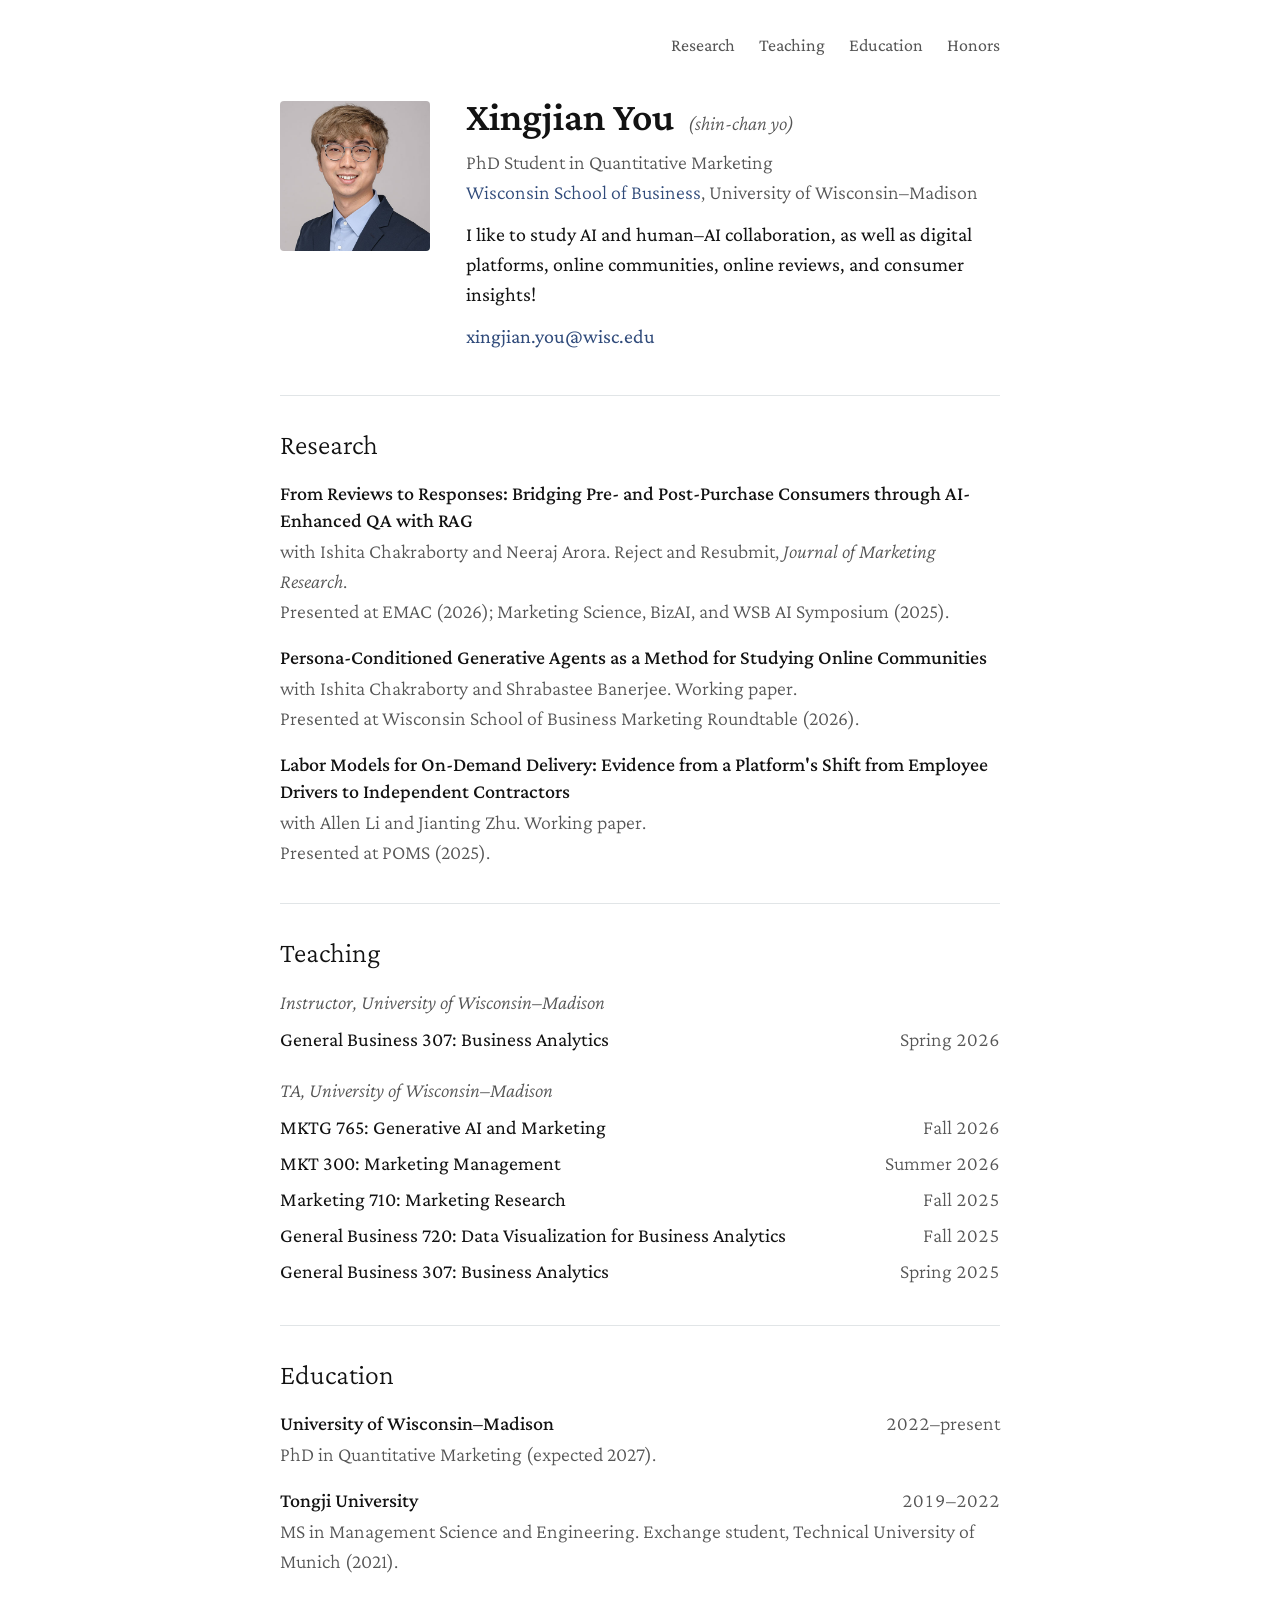
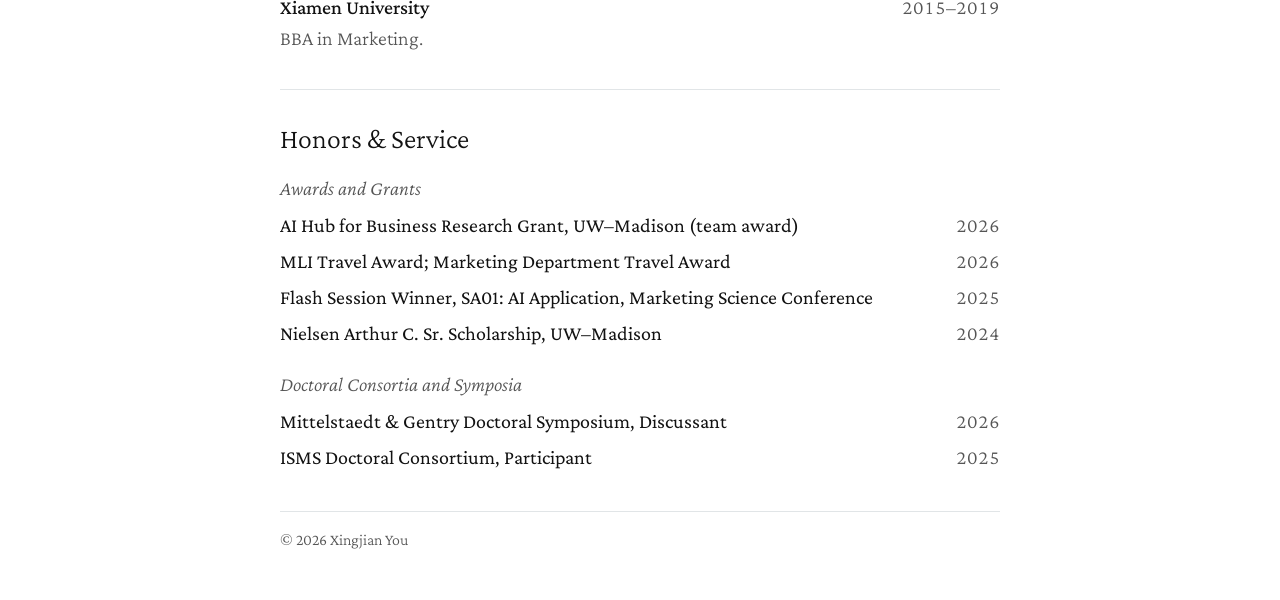
==== index.html @ 8c7c8042 "Update name pronunciation Co-Authored-By: Claude Fable 5.2 <noreply@anthropic.com>" ====
<!doctype html>
<html lang="en">
<head>
  <meta charset="utf-8">
  <meta name="viewport" content="width=device-width, initial-scale=1">
  <title>Xingjian You</title>
  <meta name="description" content="Xingjian You, PhD student in Quantitative Marketing at the Wisconsin School of Business, University of Wisconsin–Madison.">
  <link rel="preconnect" href="https://fonts.googleapis.com">
  <link rel="preconnect" href="https://fonts.gstatic.com" crossorigin>
  <link href="https://fonts.googleapis.com/css2?family=Crimson+Pro:ital,wght@0,300;0,400;0,500;0,600;1,300;1,400&display=swap" rel="stylesheet">
  <link rel="stylesheet" href="assets/style.css">
</head>
<body>
  <header class="wrap">
    <nav class="nav">
      <div class="links">
        <a href="#research">Research</a>
        <a href="#teaching">Teaching</a>
        <a href="#education">Education</a>
        <a href="#honors">Honors</a>
      </div>
    </nav>
  </header>

  <main class="wrap">
    <section class="hero" id="about">
      <div class="photo">
        <img src="assets/img/photo.jpg" alt="Xingjian You">
      </div>
      <div class="intro">
        <h1>Xingjian You <span class="say">(shin-chan yo)</span></h1>
        <p class="role">PhD Student in Quantitative Marketing<br>
          <a href="https://business.wisc.edu/directory/profile/xingjian-you/">Wisconsin School of Business</a>, University of <span class="nb">Wisconsin–Madison</span></p>
        <p>I like to study AI and human–AI collaboration, as well as digital platforms, online communities,
          online reviews, and consumer insights!</p>
        <p class="contact">
          
          <a href="mailto:xingjian.you@wisc.edu">xingjian.you@wisc.edu</a>
        </p>
      </div>
    </section>

    <section id="research">
      <h2>Research</h2>
      <article class="paper">
        <h3>From Reviews to Responses: Bridging Pre- and Post-Purchase Consumers through AI-Enhanced QA with RAG</h3>
        <p class="meta">with Ishita Chakraborty and Neeraj Arora. Reject and Resubmit, <em>Journal of Marketing Research</em>.</p>
        <p class="meta">Presented at EMAC (2026); Marketing Science, BizAI, and WSB AI Symposium (2025).</p>
      </article>
      <article class="paper">
        <h3>Persona-Conditioned Generative Agents as a Method for Studying Online Communities</h3>
        <p class="meta">with Ishita Chakraborty and Shrabastee Banerjee. Working paper.</p>
        <p class="meta">Presented at Wisconsin School of Business Marketing Roundtable (2026).</p>
      </article>
      <article class="paper">
        <h3>Labor Models for On-Demand Delivery: Evidence from a Platform's Shift from Employee Drivers to Independent Contractors</h3>
        <p class="meta">with Allen Li and Jianting Zhu. Working paper.</p>
        <p class="meta">Presented at POMS (2025).</p>
      </article>
    </section>

    <section id="teaching">
      <h2>Teaching</h2>
      <h4>Instructor, University of Wisconsin–Madison</h4>
      <ul class="rows">
        <li><span>General Business 307: Business Analytics</span><time>Spring 2026</time></li>
      </ul>
      <h4>TA, University of Wisconsin–Madison</h4>
      <ul class="rows">
        <li><span>MKTG 765: Generative AI and Marketing</span><time>Fall 2026</time></li>
        <li><span>MKT 300: Marketing Management</span><time>Summer 2026</time></li>
        <li><span>Marketing 710: Marketing Research</span><time>Fall 2025</time></li>
        <li><span>General Business 720: Data Visualization for Business Analytics</span><time>Fall 2025</time></li>
        <li><span>General Business 307: Business Analytics</span><time>Spring 2025</time></li>
      </ul>
    </section>

    <section id="education">
      <h2>Education</h2>
      <article class="paper">
        <h3 class="dated"><span>University of <span class="nb">Wisconsin–Madison</span></span><time>2022–present</time></h3>
        <p class="meta">PhD in Quantitative Marketing (expected 2027).</p>
      </article>
      <article class="paper">
        <h3 class="dated"><span>Tongji University</span><time>2019–2022</time></h3>
        <p class="meta">MS in Management Science and Engineering. Exchange student, Technical University of Munich (2021).</p>
      </article>
      <article class="paper">
        <h3 class="dated"><span>Xiamen University</span><time>2015–2019</time></h3>
        <p class="meta">BBA in Marketing.</p>
      </article>
    </section>

    <section id="honors">
      <h2>Honors &amp; Service</h2>
      <h4>Awards and Grants</h4>
      <ul class="rows">
        <li><span>AI Hub for Business Research Grant, UW–Madison (team award)</span><time>2026</time></li>
        <li><span>MLI Travel Award; Marketing Department Travel Award</span><time>2026</time></li>
        <li><span>Flash Session Winner, SA01: AI Application, Marketing Science Conference</span><time>2025</time></li>
        <li><span>Nielsen Arthur C. Sr. Scholarship, UW–Madison</span><time>2024</time></li>
      </ul>
      <h4>Doctoral Consortia and Symposia</h4>
      <ul class="rows">
        <li><span>Mittelstaedt &amp; Gentry Doctoral Symposium, Discussant</span><time>2026</time></li>
        <li><span>ISMS Doctoral Consortium, Participant</span><time>2025</time></li>
      </ul>
    </section>
  </main>

  <footer class="wrap"><p class="foot">© 2026 Xingjian You</p></footer>
</body>
</html>
---- assets/style.css ----
/* Black #121212 text, Light Gray #E1E5E7 rules; link colour is a navy taken from the portrait.
   Typeface: Crimson Pro (UW's official serif), one family for the whole page. */
:root {
  --bg: #ffffff;
  --text: #121212;
  --muted: #555555;
  --line: #e1e5e7;
  --link: #2f4a7a;
}
@media (prefers-color-scheme: dark) {
  :root {
    --bg: #121212;
    --text: #e8e8e8;
    --muted: #a3a3a3;
    --line: #333333;
    --link: #9db8e6;
  }
}

* { box-sizing: border-box; }
body {
  margin: 0;
  background: var(--bg);
  color: var(--text);
  font: 20px/1.5 "Crimson Pro", Georgia, "Times New Roman", serif;
  font-variant-numeric: lining-nums;
  -webkit-font-smoothing: antialiased;
  text-rendering: optimizeLegibility;
}
.wrap { max-width: 760px; margin: 0 auto; padding: 0 20px; }
a { color: var(--link); text-decoration: none; }
a:hover { text-decoration: underline; }
.nb { white-space: nowrap; }

/* header */
.nav { display: flex; justify-content: flex-end; padding: 32px 0 0; }
.links { display: flex; gap: 24px; flex-wrap: wrap; font-size: 18px; }
.links a { color: var(--muted); }
.links a:hover { color: var(--link); text-decoration: none; }

/* intro */
.hero { display: flex; gap: 36px; align-items: flex-start; padding: 36px 0 44px; }
.photo { flex: 0 0 150px; margin-top: 6px; }
.photo img { display: block; width: 150px; height: auto; border-radius: 4px; }
h1 { font-size: 40px; line-height: 1.1; font-weight: 600; margin: 0 0 8px; }
.say { font-size: 20px; font-weight: 300; font-style: italic; color: var(--muted); white-space: nowrap; margin-left: 6px; }
.role { color: var(--muted); font-weight: 300; margin: 0 0 16px; }
.contact .sep { color: var(--line); margin: 0 10px; }
.intro p { margin: 0 0 12px; }
.intro p:last-child { margin-bottom: 0; }

/* sections: one rule above each, same rhythm everywhere */
main section + section { border-top: 1px solid var(--line); padding: 32px 0 36px; }
h2 { font-size: 28px; font-weight: 300; line-height: 1.2; margin: 0 0 18px; }
h3 { font-size: 20px; font-weight: 500; line-height: 1.35; margin: 0 0 2px; }
strong { font-weight: 500; }
h4 { font-size: 20px; font-weight: 300; font-style: italic; color: var(--muted); margin: 18px 0 4px; }
h2 + h4 { margin-top: 0; }

.paper { margin: 0 0 18px; }
.paper:last-child { margin-bottom: 0; }
.paper p { margin: 0; }
.meta { color: var(--muted); font-weight: 300; }

.rows { list-style: none; margin: 0; padding: 0; }
.rows li { display: flex; justify-content: space-between; gap: 16px; padding: 3px 0; }
.rows time { color: var(--muted); font-weight: 300; white-space: nowrap; font-variant-numeric: lining-nums tabular-nums; }
.dated { display: flex; justify-content: space-between; gap: 16px; }
.dated time { color: var(--muted); font-weight: 300; white-space: nowrap; font-variant-numeric: lining-nums tabular-nums; }
.dated { text-wrap: wrap; }

.foot {
  color: var(--muted); font-size: 16px; font-weight: 300;
  margin: 0; padding: 16px 0 48px;
  border-top: 1px solid var(--line);
}

@media (max-width: 640px) {
  .hero { flex-direction: column; gap: 20px; }
  .photo { margin-top: 0; }
  .photo, .photo img { width: 140px; flex-basis: auto; }
  .nav { justify-content: flex-start; }
  .rows li { flex-direction: column; gap: 0; padding: 6px 0; }
}
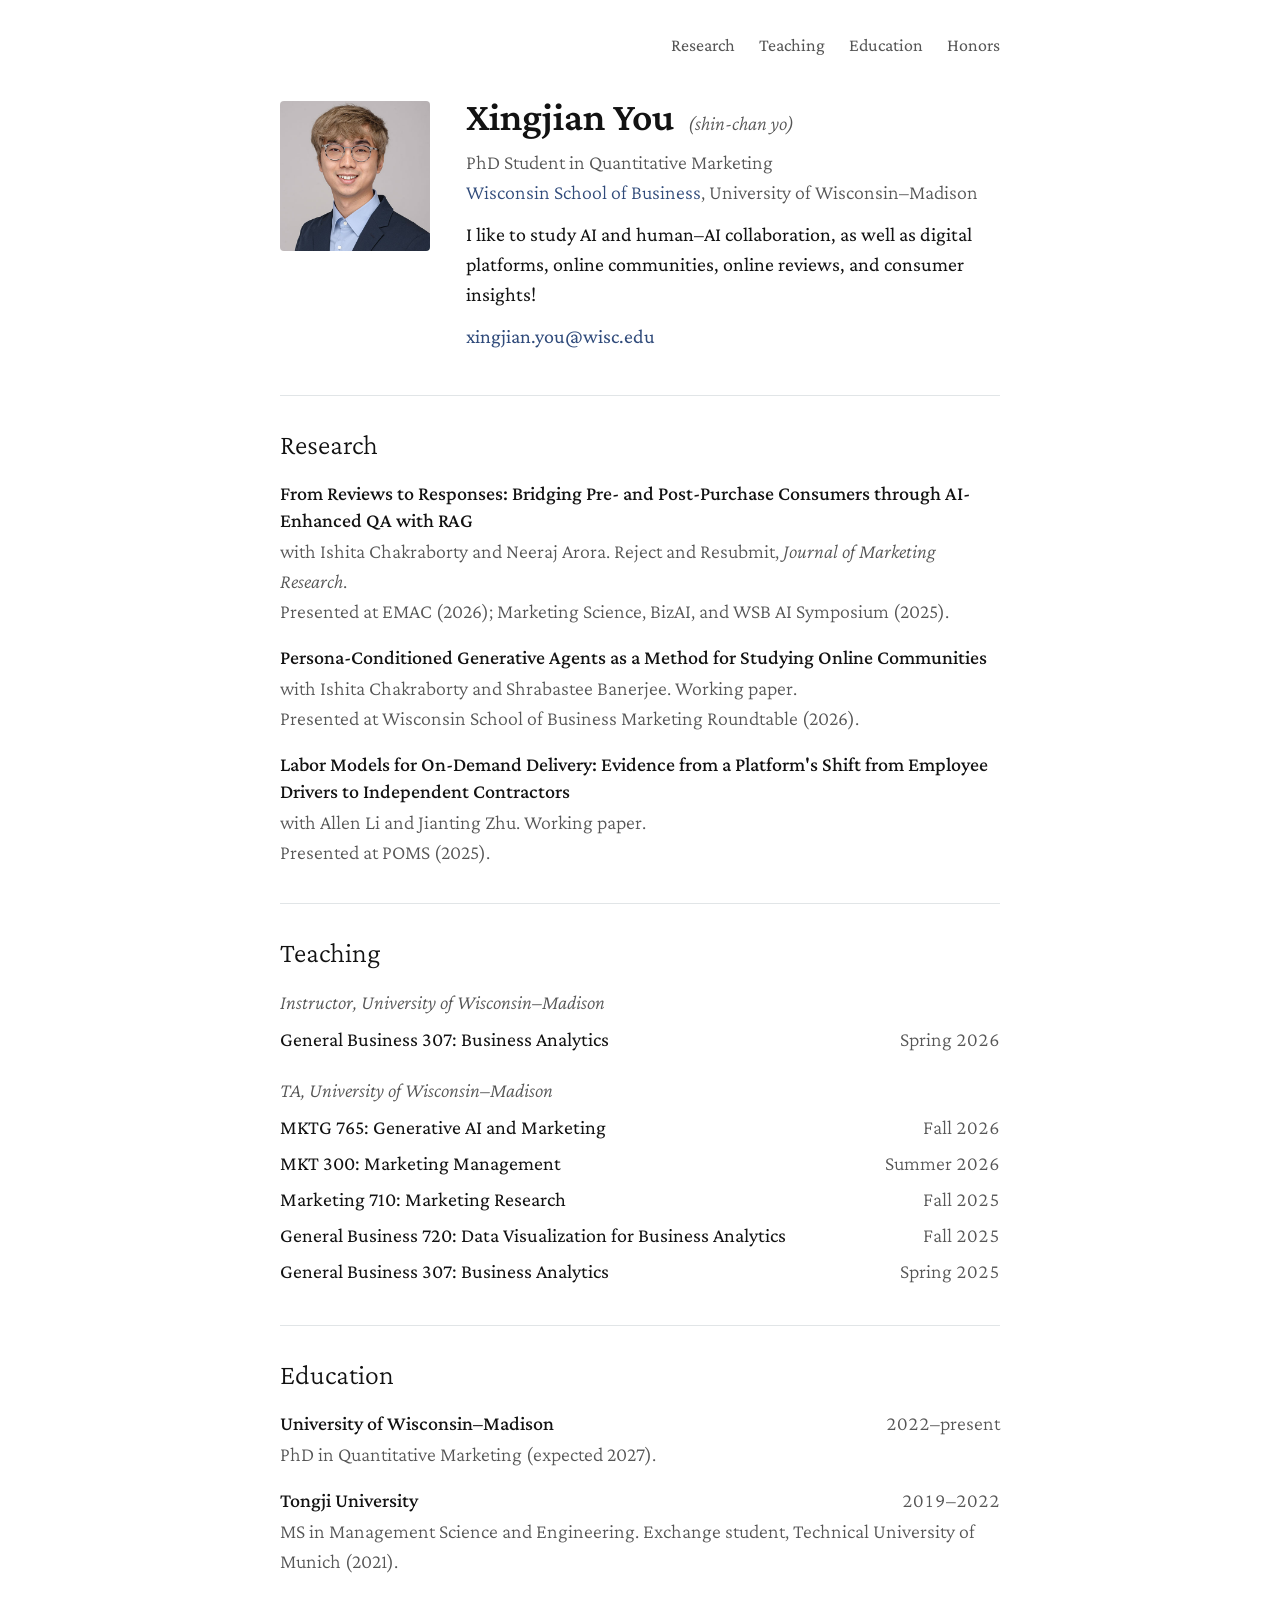
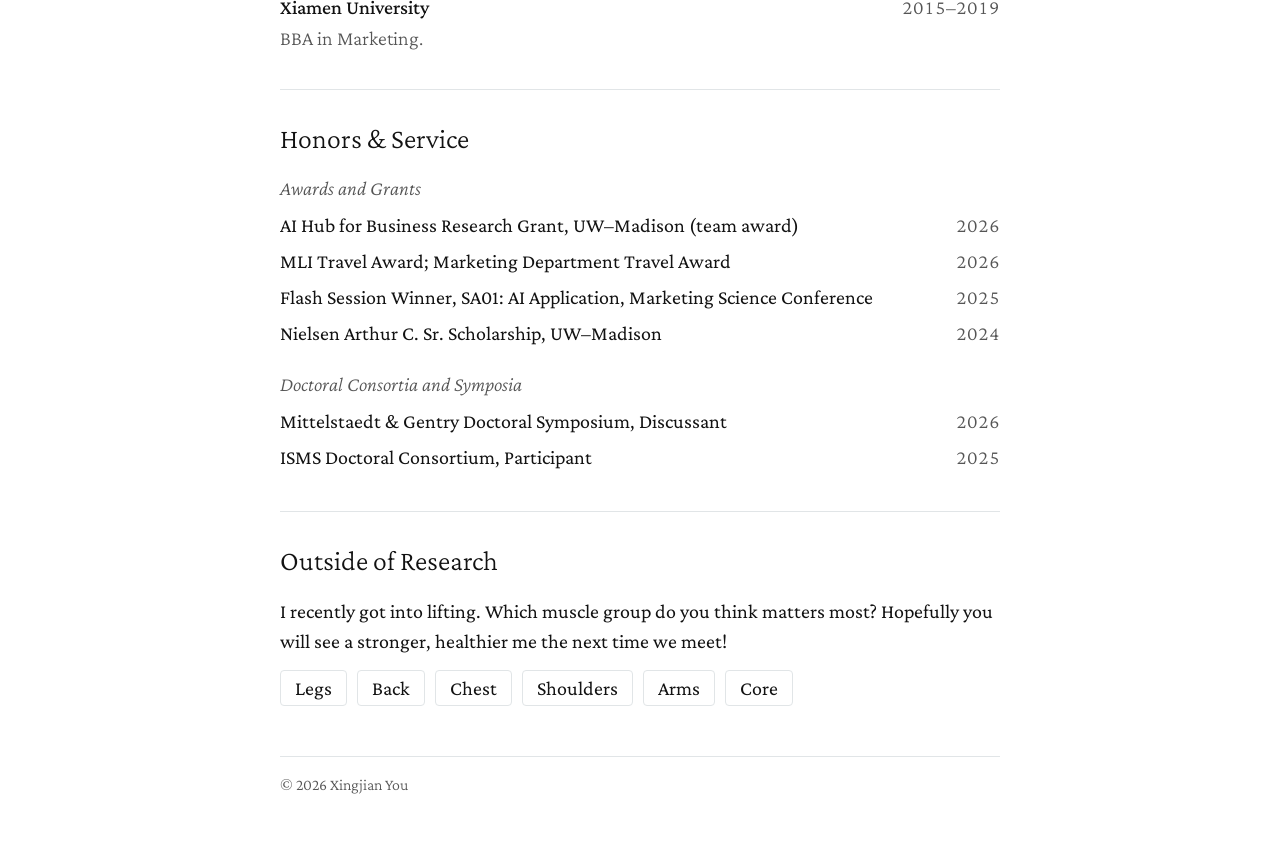
==== commit 71ba26cc: "Add Outside of Research section with lifting poll Co-Authored-By: Claude Fable 5.2 <noreply@anthropi" ====
--- a/index.html
+++ b/index.html
@@ -106,8 +106,46 @@
         <li><span>ISMS Doctoral Consortium, Participant</span><time>2025</time></li>
       </ul>
     </section>
+
+    <section id="outside">
+      <h2>Outside of Research</h2>
+      <p>I recently got into lifting. Which muscle group do you think matters most?
+        Hopefully you will see a stronger, healthier me the next time we meet!</p>
+      <p class="poll" id="poll">
+        <button type="button" data-vote="legs">Legs</button>
+        <button type="button" data-vote="back">Back</button>
+        <button type="button" data-vote="chest">Chest</button>
+        <button type="button" data-vote="shoulders">Shoulders</button>
+        <button type="button" data-vote="arms">Arms</button>
+        <button type="button" data-vote="core">Core</button>
+      </p>
+    </section>
   </main>
 
   <footer class="wrap"><p class="foot">© 2026 Xingjian You</p></footer>
+  <script>
+    (function () {
+      var poll = document.getElementById('poll');
+      if (!poll) return;
+      function thank(label) {
+        poll.textContent = 'Thanks, noted: ' + label + '.';
+        poll.className = 'poll done';
+      }
+      var saved = null;
+      try { saved = localStorage.getItem('lift-vote'); } catch (e) {}
+      if (saved) { thank(saved); return; }
+      poll.addEventListener('click', function (ev) {
+        var b = ev.target.closest('button[data-vote]');
+        if (!b) return;
+        var label = b.textContent;
+        if (window.goatcounter && window.goatcounter.count) {
+          window.goatcounter.count({ path: 'vote-' + b.dataset.vote, title: 'Vote: ' + label, event: true });
+        }
+        try { localStorage.setItem('lift-vote', label); } catch (e) {}
+        thank(label);
+      });
+    })();
+  </script>
+  <script data-goatcounter="https://xingjianyou.goatcounter.com/count" async src="https://gc.zgo.at/count.js"></script>
 </body>
 </html>
--- a/assets/style.css
+++ b/assets/style.css
@@ -69,6 +69,15 @@
 .dated time { color: var(--muted); font-weight: 300; white-space: nowrap; font-variant-numeric: lining-nums tabular-nums; }
 .dated { text-wrap: wrap; }
 
+#outside p { margin: 0 0 14px; }
+.poll { display: flex; flex-wrap: wrap; gap: 10px; }
+.poll button {
+  font: inherit; color: var(--text); background: none; cursor: pointer;
+  border: 1px solid var(--line); border-radius: 4px; padding: 2px 14px;
+}
+.poll button:hover { color: var(--link); border-color: var(--link); }
+.poll.done { color: var(--muted); font-weight: 300; }
+
 .foot {
   color: var(--muted); font-size: 16px; font-weight: 300;
   margin: 0; padding: 16px 0 48px;
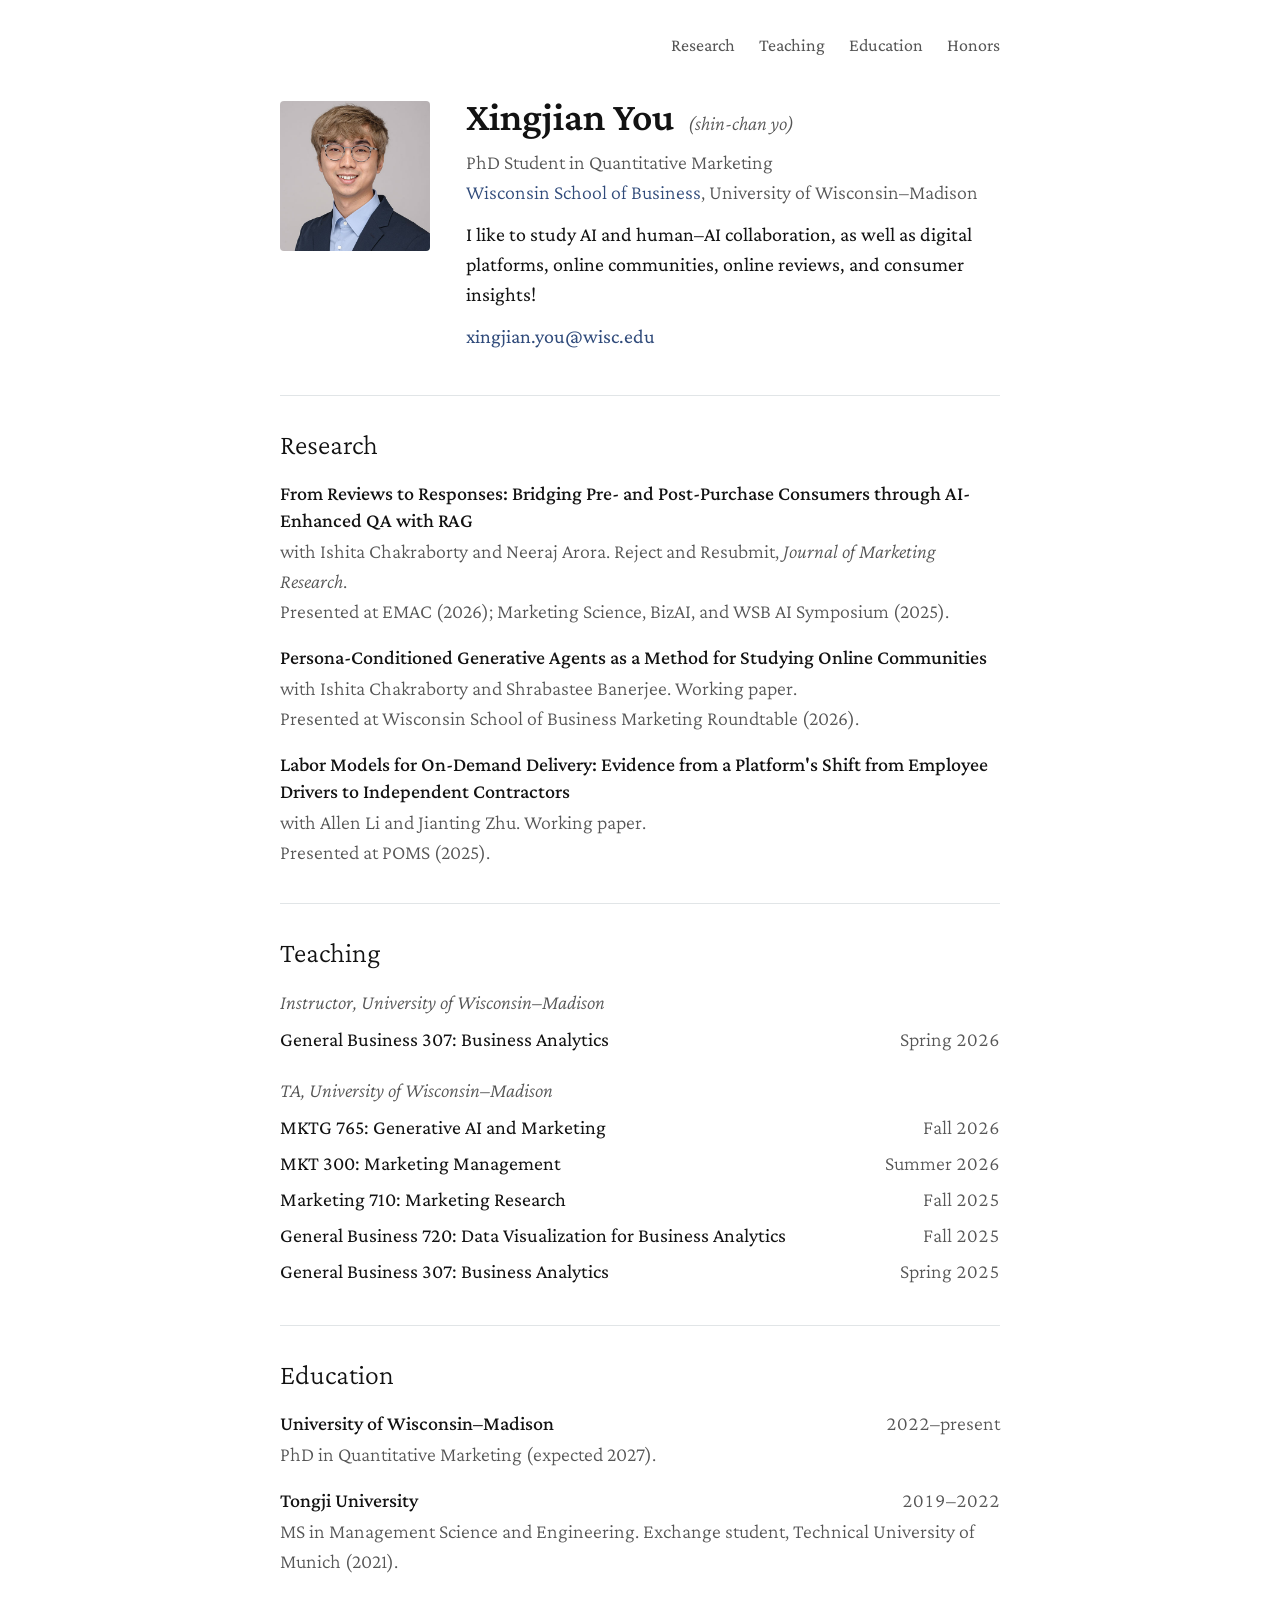
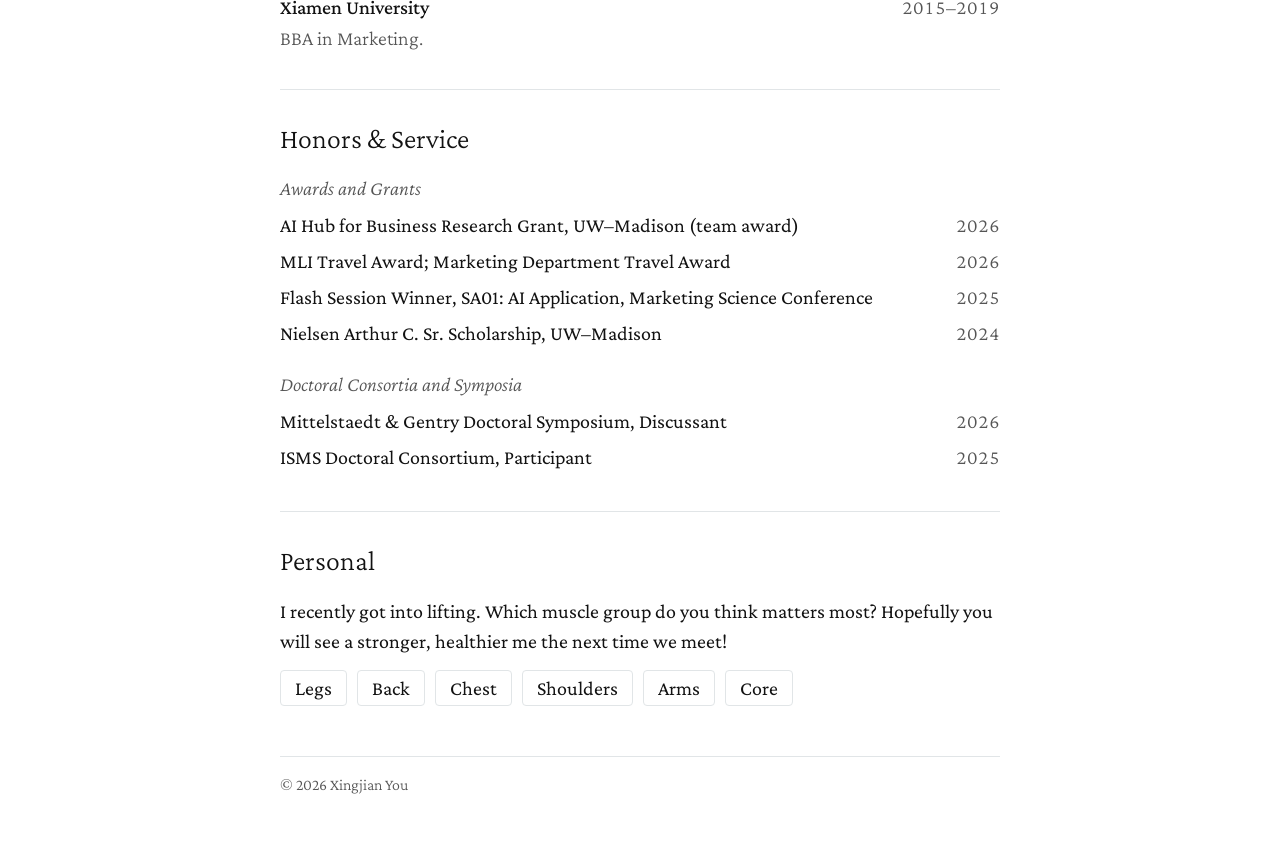
==== commit 859275eb: "Rename personal section Co-Authored-By: Claude Fable 5.2 <noreply@anthropic.com>" ====
--- a/index.html
+++ b/index.html
@@ -8,7 +8,7 @@
   <link rel="preconnect" href="https://fonts.googleapis.com">
   <link rel="preconnect" href="https://fonts.gstatic.com" crossorigin>
   <link href="https://fonts.googleapis.com/css2?family=Crimson+Pro:ital,wght@0,300;0,400;0,500;0,600;1,300;1,400&display=swap" rel="stylesheet">
-  <link rel="stylesheet" href="assets/style.css">
+  <link rel="stylesheet" href="assets/style.css?v=2">
 </head>
 <body>
   <header class="wrap">
@@ -108,7 +108,7 @@
     </section>
 
     <section id="outside">
-      <h2>Outside of Research</h2>
+      <h2>Personal</h2>
       <p>I recently got into lifting. Which muscle group do you think matters most?
         Hopefully you will see a stronger, healthier me the next time we meet!</p>
       <p class="poll" id="poll">
@@ -128,7 +128,7 @@
       var poll = document.getElementById('poll');
       if (!poll) return;
       function thank(label) {
-        poll.textContent = 'Thanks, noted: ' + label + '.';
+        poll.textContent = 'Thanks, noted: ' + label + '!';
         poll.className = 'poll done';
       }
       var saved = null;
--- a/assets/style.css
+++ b/assets/style.css
@@ -72,6 +72,7 @@
 #outside p { margin: 0 0 14px; }
 .poll { display: flex; flex-wrap: wrap; gap: 10px; }
 .poll button {
+  -webkit-appearance: none; appearance: none; margin: 0;
   font: inherit; color: var(--text); background: none; cursor: pointer;
   border: 1px solid var(--line); border-radius: 4px; padding: 2px 14px;
 }
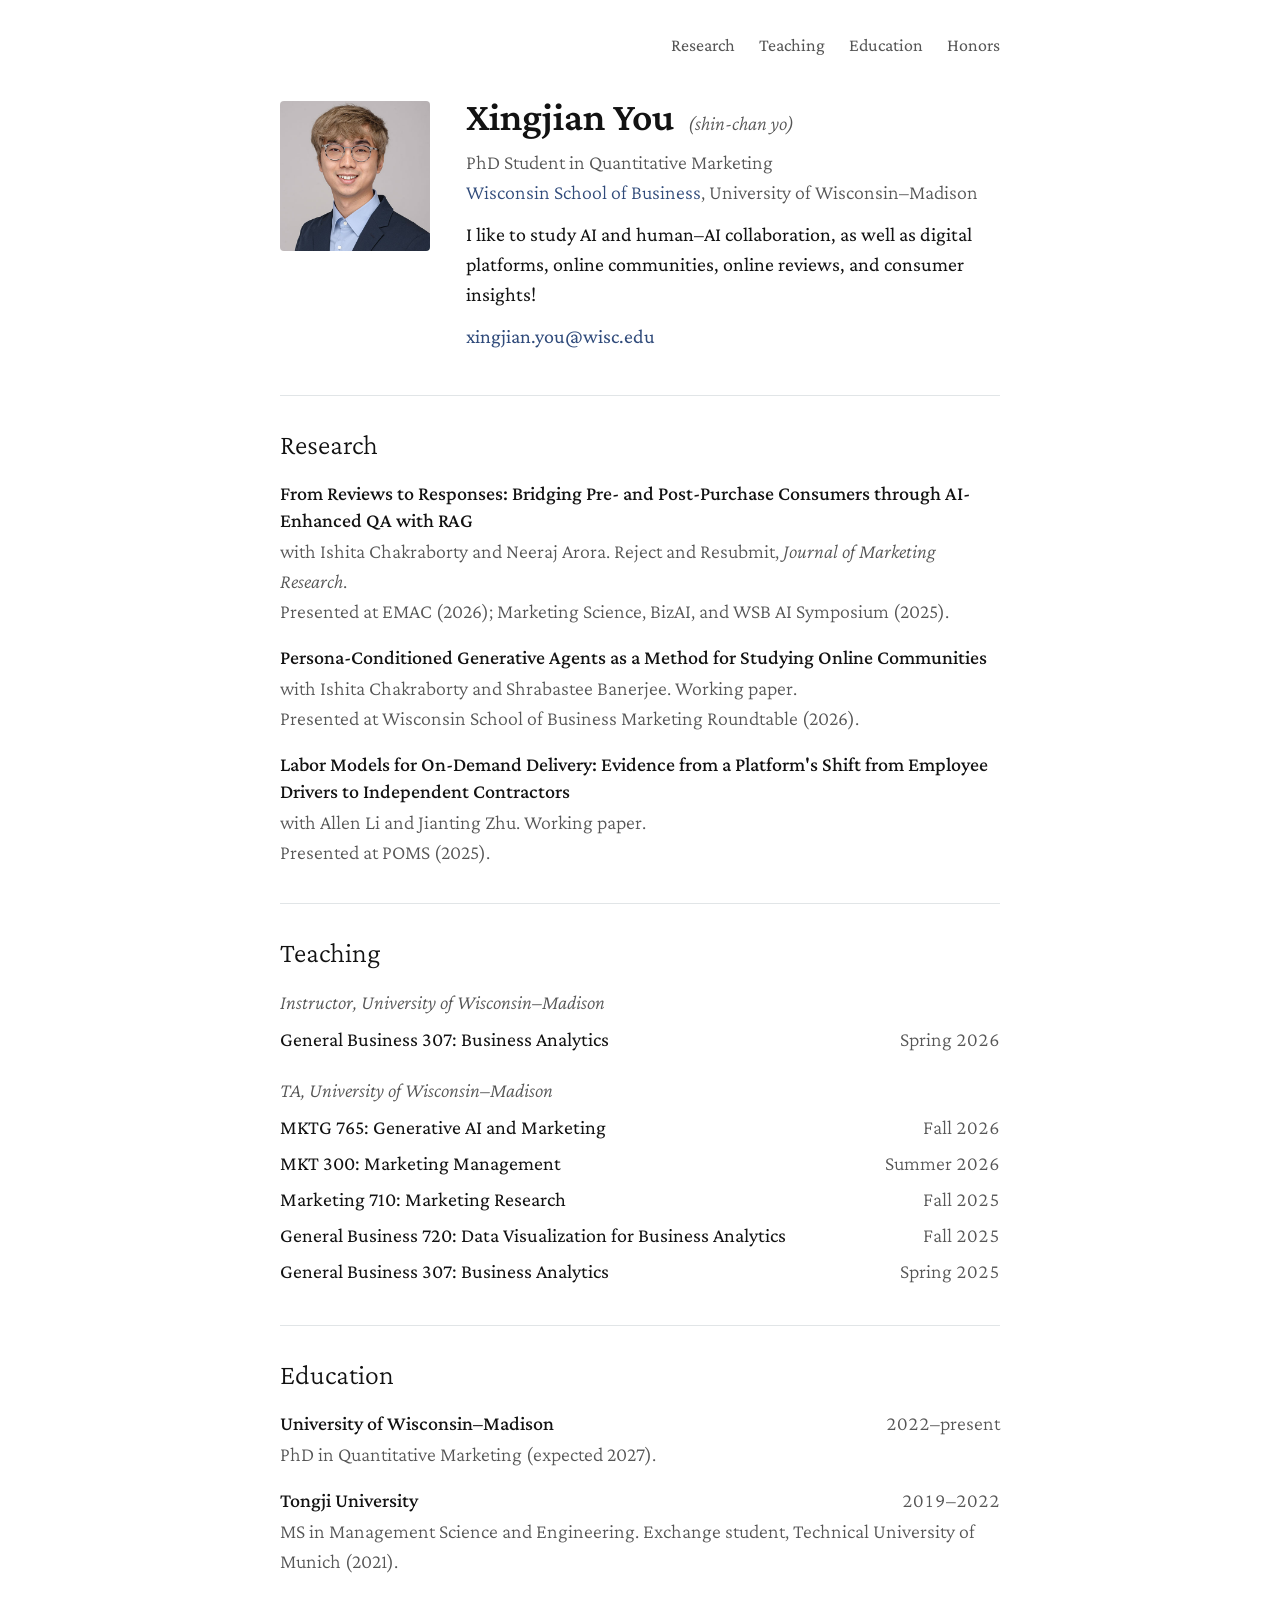
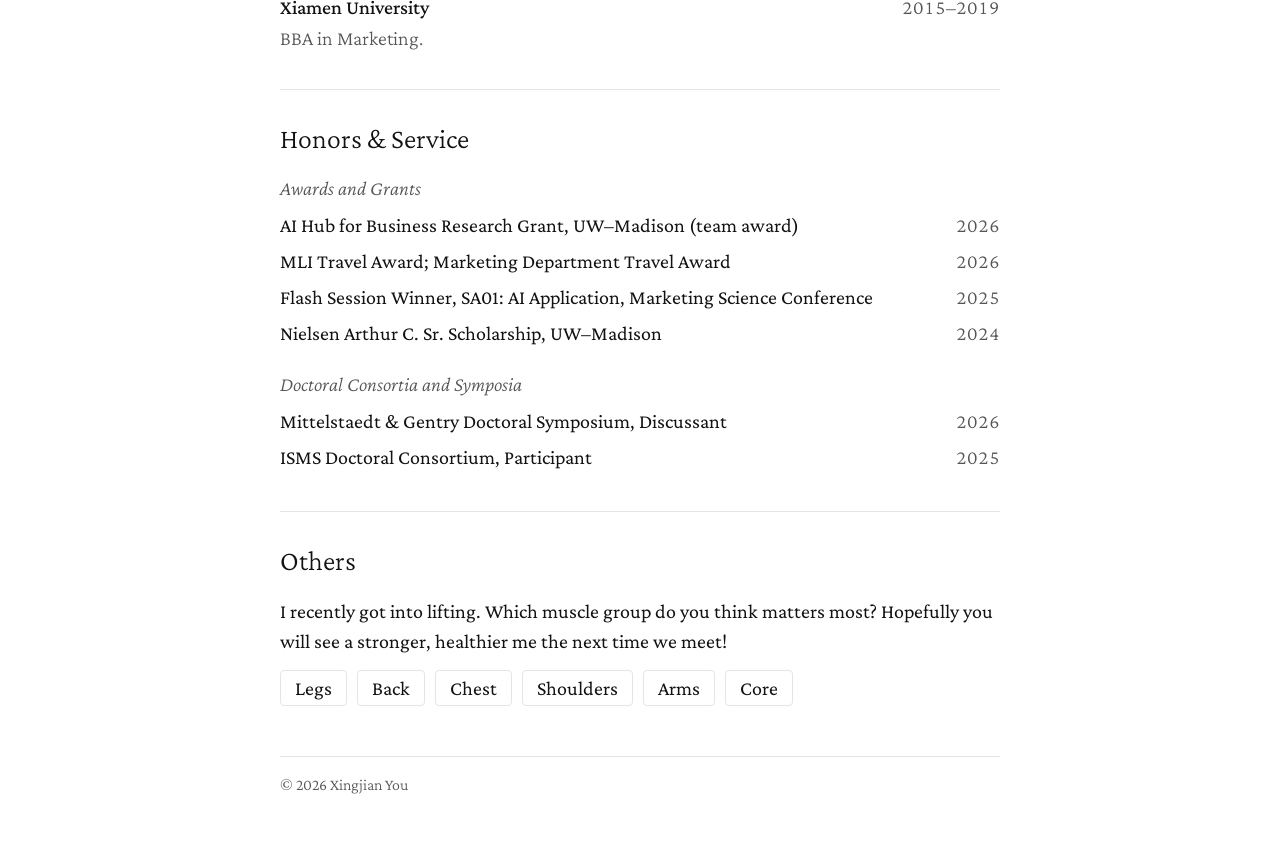
==== commit b53f3a77: "Rename bottom section to Others Co-Authored-By: Claude Fable 5.2 <noreply@anthropic.com>" ====
--- a/index.html
+++ b/index.html
@@ -108,7 +108,7 @@
     </section>
 
     <section id="outside">
-      <h2>Personal</h2>
+      <h2>Others</h2>
       <p>I recently got into lifting. Which muscle group do you think matters most?
         Hopefully you will see a stronger, healthier me the next time we meet!</p>
       <p class="poll" id="poll">
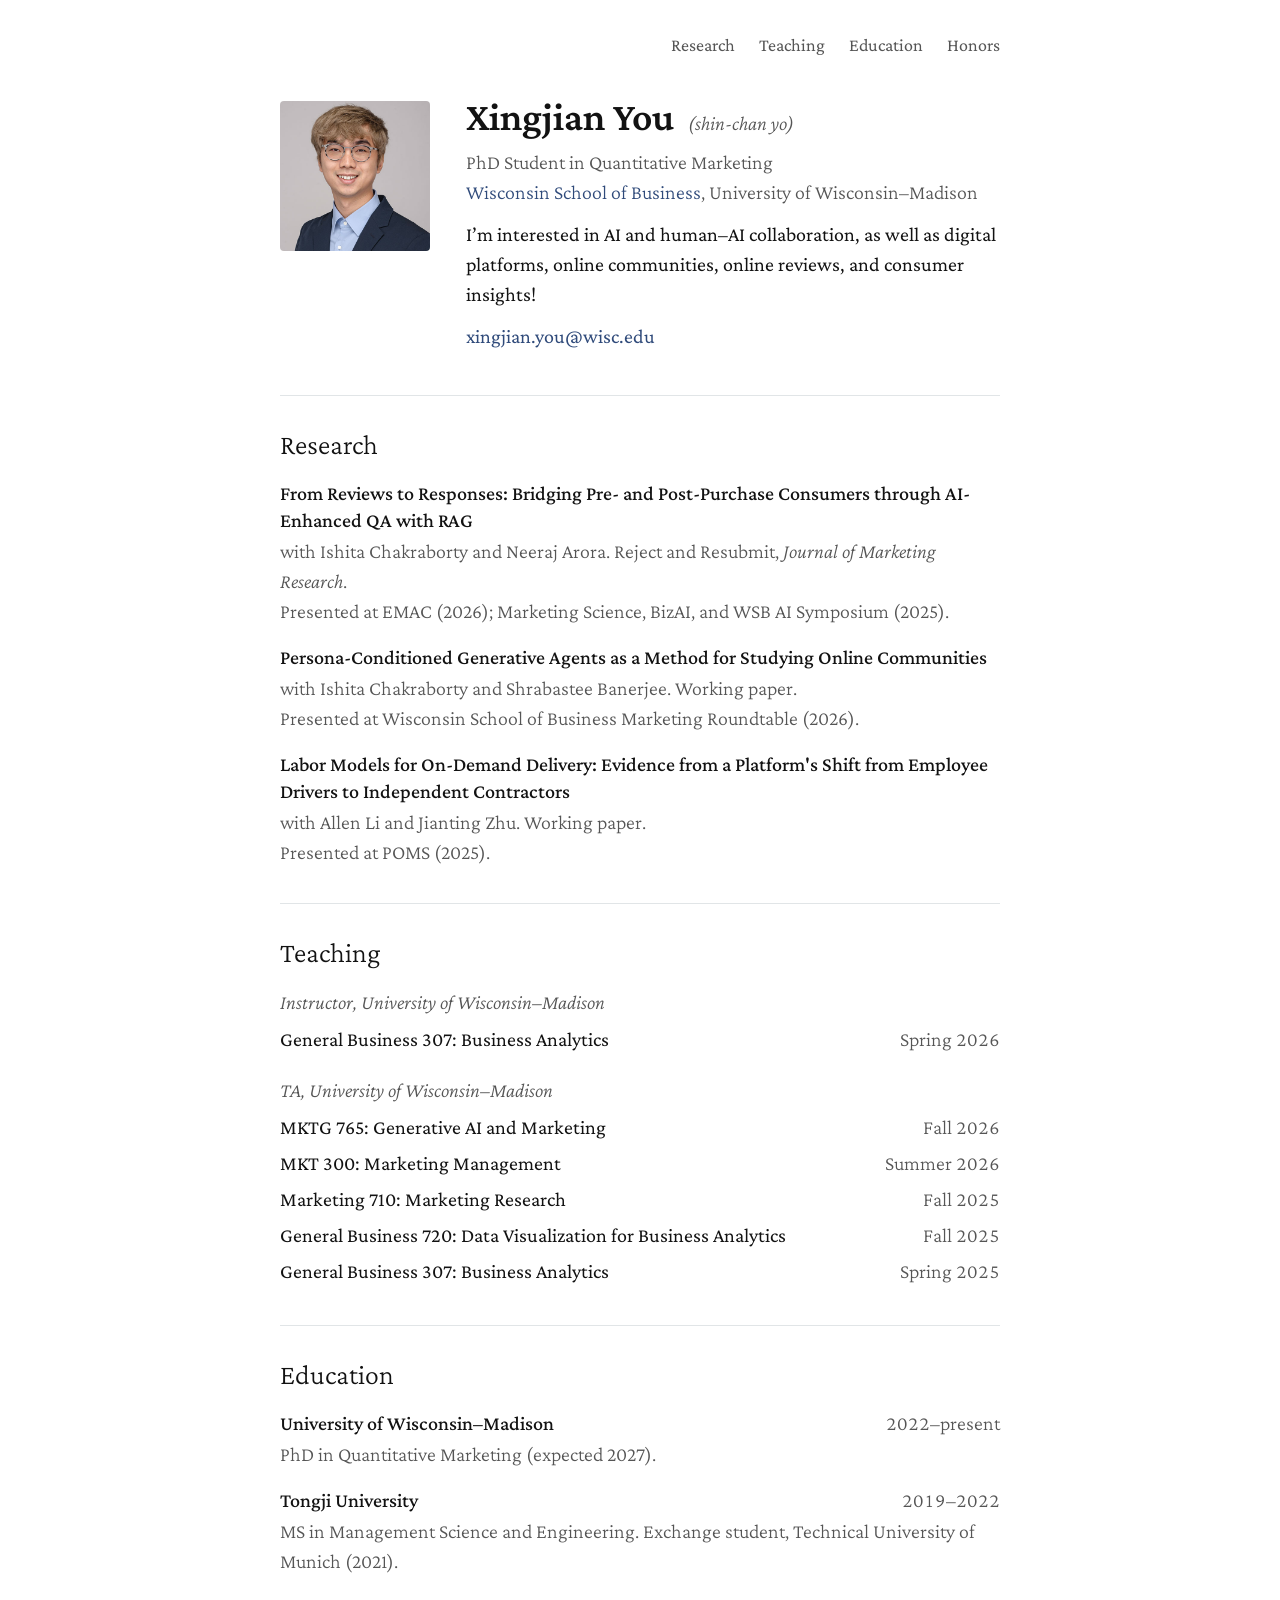
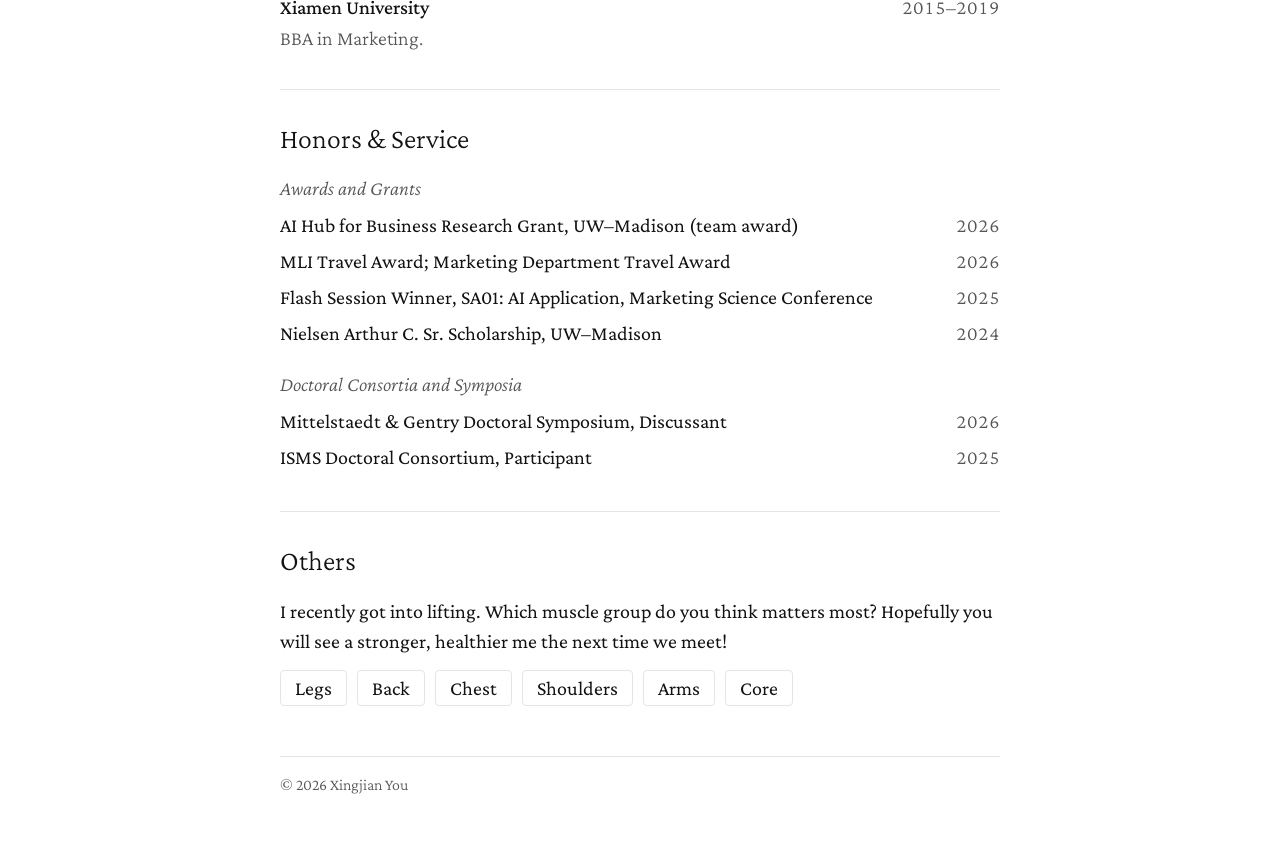
==== commit 377d417c: "Reword intro sentence Co-Authored-By: Claude Fable 5.2 <noreply@anthropic.com>" ====
--- a/index.html
+++ b/index.html
@@ -31,7 +31,7 @@
         <h1>Xingjian You <span class="say">(shin-chan yo)</span></h1>
         <p class="role">PhD Student in Quantitative Marketing<br>
           <a href="https://business.wisc.edu/directory/profile/xingjian-you/">Wisconsin School of Business</a>, University of <span class="nb">Wisconsin–Madison</span></p>
-        <p>I like to study AI and human–AI collaboration, as well as digital platforms, online communities,
+        <p>I’m interested in AI and human–AI collaboration, as well as digital platforms, online communities,
           online reviews, and consumer insights!</p>
         <p class="contact">
           
